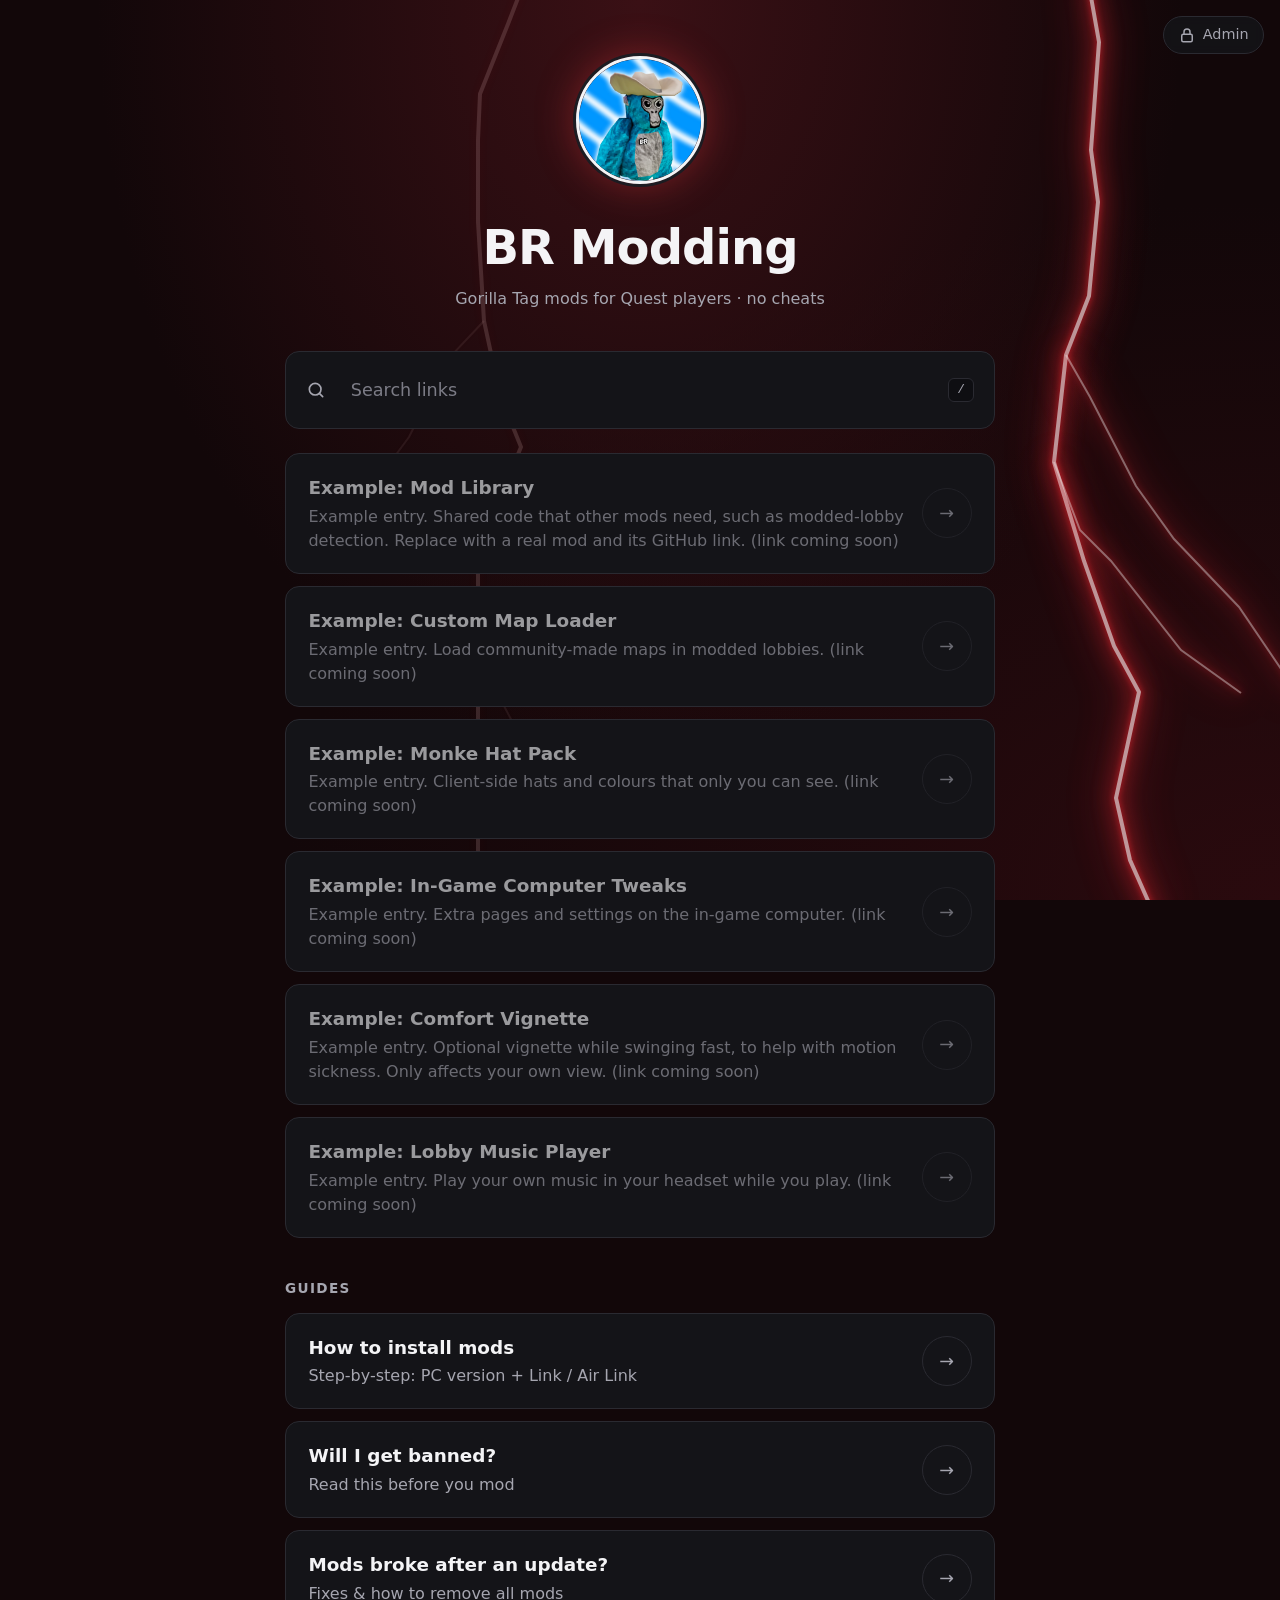
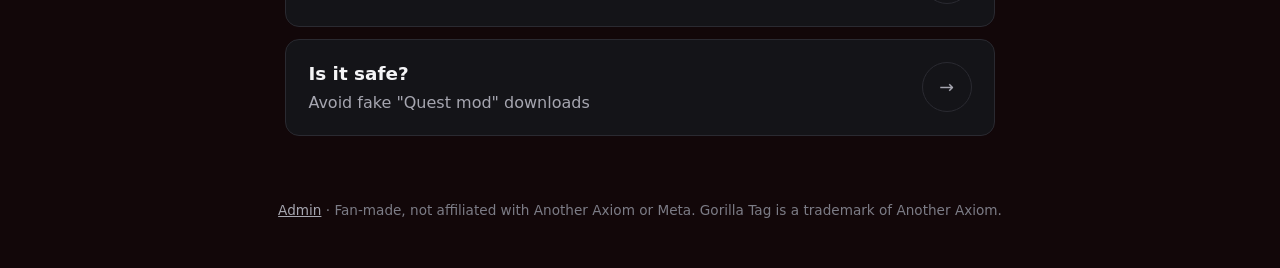
==== index.html @ b550cdd9 "Add files via upload" ====
<!DOCTYPE html>
<html lang="en">
<head>
  <meta charset="UTF-8" />
  <meta name="viewport" content="width=device-width, initial-scale=1.0" />
  <title>BR Modding – Gorilla Tag Mods</title>
  <meta name="description" content="A community list of Gorilla Tag mods for Quest players, with a safe install guide." />
  <link rel="icon" href="assets/avatar.webp" type="image/webp" />
  <link rel="stylesheet" href="assets/style.css" />
</head>
<body class="links-page">
  <a class="admin-btn" href="admin.html" title="Admin panel" aria-label="Admin panel"><svg viewBox="0 0 24 24" width="18" height="18" aria-hidden="true"><rect x="5" y="11" width="14" height="10" rx="2" fill="none" stroke="currentColor" stroke-width="2"/><path d="M8 11V8a4 4 0 0 1 8 0v3" fill="none" stroke="currentColor" stroke-width="2"/></svg>Admin</a>
  <!-- Lightning bolts are drawn by app.js -->
  <svg id="bolts" class="bolts" aria-hidden="true"></svg>

  <main class="links-wrap">
    <header class="profile">
      <!-- Profile picture: assets/avatar.webp -->
      <img class="avatar" src="assets/avatar.webp" alt="BR Modding profile picture" width="128" height="128" />
      <h1>BR Modding</h1>
      <p class="tagline">Gorilla Tag mods for Quest players · no cheats</p>
    </header>

    <label class="search">
      <svg viewBox="0 0 24 24" width="20" height="20" aria-hidden="true"><circle cx="11" cy="11" r="7" fill="none" stroke="currentColor" stroke-width="2"/><path d="M20 20l-4-4" stroke="currentColor" stroke-width="2" stroke-linecap="round"/></svg>
      <input id="search" type="search" placeholder="Search links" aria-label="Search links" autocomplete="off" />
      <kbd>/</kbd>
    </label>

    <div id="link-list" class="link-list"></div>

    <h2 class="list-heading">Guides</h2>
    <div class="link-list">
      <details class="link-card guide">
        <summary>
          <span class="link-text"><strong>How to install mods</strong><span>Step-by-step: PC version + Link / Air Link</span></span>
          <span class="arrow" aria-hidden="true">→</span>
        </summary>
        <div class="guide-body">
          <p class="callout">Gorilla Tag mods run on the <em>PC version</em> of the game. You play it on your Quest by streaming from your PC with Link or Air Link. Guides that promise mods on the standalone Quest app are usually outdated or unsafe.</p>
          <ol>
            <li><strong>Get Gorilla Tag on PC:</strong> install the free PC version from Steam or the Meta Quest PC app.</li>
            <li><strong>Connect your Quest:</strong> use a Link cable or Air Link and check that the game opens in your headset.</li>
            <li><strong>Install a mod manager</strong> such as Monke Mod Manager, from its official GitHub page. It installs the mod loader (BepInEx) for you.</li>
            <li><strong>Launch the game once</strong> and close it. This creates the <code>BepInEx/plugins</code> folder.</li>
            <li><strong>Add mods</strong> with the manager or drop their <code>.dll</code> files into <code>BepInEx/plugins</code>. Only use them in modded or private lobbies.</li>
          </ol>
        </div>
      </details>
      <details class="link-card guide">
        <summary>
          <span class="link-text"><strong>Will I get banned?</strong><span>Read this before you mod</span></span>
          <span class="arrow" aria-hidden="true">→</span>
        </summary>
        <div class="guide-body">
          <p>Cheats, mod menus and anything that gives you an advantage get you banned, including in modded lobbies. Modding isn't officially supported, so there's always some risk. Cosmetic and fun mods in private or modded lobbies are much safer. This site never lists cheats.</p>
        </div>
      </details>
      <details class="link-card guide">
        <summary>
          <span class="link-text"><strong>Mods broke after an update?</strong><span>Fixes &amp; how to remove all mods</span></span>
          <span class="arrow" aria-hidden="true">→</span>
        </summary>
        <div class="guide-body">
          <p>Updates often break mods until their authors catch up. Update your mods, and if the game won't start, remove the newest mod from <code>BepInEx/plugins</code>. To remove everything, delete the <code>BepInEx</code> folder and <code>winhttp.dll</code> from the game folder, or use "Verify integrity of game files" in Steam.</p>
        </div>
      </details>
      <details class="link-card guide">
        <summary>
          <span class="link-text"><strong>Is it safe?</strong><span>Avoid fake "Quest mod" downloads</span></span>
          <span class="arrow" aria-hidden="true">→</span>
        </summary>
        <div class="guide-body">
          <p>This site only links to each mod's own page and doesn't host files. Prefer open-source mods on GitHub. "No PC" mod APKs from TikTok or file-sharing sites often carry malware, and never run anything that asks you to turn off your antivirus.</p>
        </div>
      </details>
    </div>
  </main>

  <footer class="links-footer">
    <a href="admin.html">Admin</a> · Fan-made, not affiliated with Another Axiom or Meta. Gorilla Tag is a trademark of Another Axiom.
  </footer>

  <script src="assets/app.js"></script>
</body>
</html>
---- assets/style.css ----
[hidden] { display: none !important; }

:root {
  --bg: #120709;
  --bg-2: #17171c;
  --card: #141418;
  --card-hover: #1b1b21;
  --border: #2a2a31;
  --text: #f4f4f6;
  --muted: #a6a6b0;
  --accent: #e5383b;
  --accent-soft: rgba(229, 56, 59, .35);
  --radius: 14px;
}

* { box-sizing: border-box; }
html { scroll-behavior: smooth; }
body {
  margin: 0;
  font-family: Inter, system-ui, -apple-system, "Segoe UI", Roboto, sans-serif;
  color: var(--text);
  line-height: 1.5;
  min-height: 100vh;
  background:
    radial-gradient(ellipse at 50% 0%, #3a1015 0%, transparent 60%),
    radial-gradient(ellipse at 100% 100%, #2a0a0e 0%, transparent 55%),
    var(--bg);
  background-attachment: fixed;
}
a { color: var(--accent); }
code { background: rgba(255,255,255,.06); padding: .1em .4em; border-radius: 6px; font-size: .9em; }
.muted { color: var(--muted); }

/* ---------- Lightning ---------- */
.bolts {
  position: fixed; inset: 0; width: 100vw; height: 100vh;
  pointer-events: none; z-index: 0;
}
.bolt {
  fill: none;
  stroke: #f3c6c8;
  stroke-width: 4;
  stroke-linejoin: miter;
  filter: drop-shadow(0 0 3px #ff2a35) drop-shadow(0 0 10px #ff2a35) drop-shadow(0 0 22px rgba(255, 42, 53, .6));
  opacity: .75;
  animation: flicker 6s infinite;
}
.bolt-branch { stroke-width: 2; opacity: .5; }
.bolt-faint { stroke-opacity: .22; filter: drop-shadow(0 0 6px rgba(255, 42, 53, .35)); }
.bolt-faint.bolt-branch { stroke-opacity: .15; }
.bolts.strike .bolt { animation: strike .6s ease-out, flicker 6s .6s infinite; }

@keyframes flicker {
  0%, 100% { opacity: inherit; }
  47% { opacity: .75; }
  48% { opacity: .2; }
  49% { opacity: .9; }
  50% { opacity: .35; }
  52% { opacity: .75; }
}
@keyframes strike {
  0% { opacity: 0; }
  10% { opacity: 1; }
  20% { opacity: .2; }
  30% { opacity: 1; }
  100% { opacity: .75; }
}
@media (prefers-reduced-motion: reduce) {
  .bolt, .bolts.strike .bolt { animation: none; }
}

/* ---------- Link page ---------- */
.links-wrap {
  position: relative; z-index: 1;
  max-width: 750px; margin: 0 auto; padding: 3.5rem 1.25rem 2rem;
}
.profile { text-align: center; margin-bottom: 2.5rem; }
.avatar {
  width: 128px; height: 128px; border-radius: 50%; object-fit: cover;
  border: 3px solid #f4f4f6;
  box-shadow: 0 0 0 3px #1c1c22, 0 0 40px rgba(229, 56, 59, .45);
}
.profile h1 { font-size: clamp(2.2rem, 7vw, 3rem); font-weight: 800; letter-spacing: -.02em; margin: 1.25rem 0 .25rem; }
.tagline { color: var(--muted); margin: 0; }

.search {
  display: flex; align-items: center; gap: .75rem;
  background: var(--card); border: 1px solid var(--border); border-radius: var(--radius);
  padding: .95rem 1.25rem; margin-bottom: 1.5rem; color: var(--muted);
  transition: border-color .15s, box-shadow .15s;
}
.search:focus-within { border-color: var(--accent); box-shadow: 0 0 0 3px var(--accent-soft); }
.search input {
  flex: 1; background: none; border: 0; outline: 0; color: var(--text); font: inherit; font-size: 1.1rem; min-width: 0;
}
.search input::placeholder { color: #7c7c86; }
.search input::-webkit-search-cancel-button { display: none; }
kbd {
  font-family: ui-monospace, monospace; font-size: .8rem; color: var(--muted);
  border: 1px solid var(--border); border-radius: 6px; padding: .1rem .5rem; background: #0e0e12;
}

.link-list { display: grid; gap: .75rem; }
.list-heading { font-size: .85rem; text-transform: uppercase; letter-spacing: .1em; color: var(--muted); margin: 2.5rem 0 .9rem; font-weight: 600; }

.link-card {
  display: flex; align-items: center; justify-content: space-between; gap: 1rem;
  background: var(--card); border: 1px solid var(--border); border-radius: var(--radius);
  padding: 1.25rem 1.4rem; color: var(--text); text-decoration: none;
  transition: background .15s, border-color .15s, transform .15s;
}
a.link-card:hover, details.link-card:hover { background: var(--card-hover); border-color: #3a3a44; transform: translateY(-2px); }
.link-text { display: flex; flex-direction: column; gap: .2rem; min-width: 0; }
.link-text strong { font-size: 1.15rem; font-weight: 600; }
.link-text span { color: var(--muted); }
.arrow {
  flex: none; width: 50px; height: 50px; border-radius: 50%;
  display: grid; place-items: center; font-size: 1.1rem;
  border: 1px solid var(--border); color: var(--muted);
  transition: border-color .15s, color .15s, transform .15s;
}
a.link-card:hover .arrow, details.link-card:hover .arrow { border-color: var(--accent); color: var(--accent); }
.link-card.disabled { cursor: default; }
.link-card.disabled .link-text, .link-card.disabled .arrow { opacity: .6; }

details.link-card { display: block; padding: 0; cursor: pointer; }
details.link-card summary {
  display: flex; align-items: center; justify-content: space-between; gap: 1rem;
  padding: 1.25rem 1.4rem; list-style: none;
}
details.link-card summary::-webkit-details-marker { display: none; }
details.link-card[open] .arrow { transform: rotate(90deg); border-color: var(--accent); color: var(--accent); }
details.link-card[open]:hover { transform: none; }
.guide-body { padding: 0 1.4rem 1.25rem; color: var(--muted); cursor: auto; }
.guide-body p { margin-top: 0; }
.guide-body ol { margin: 0; padding-left: 1.25rem; display: grid; gap: .5rem; }
.guide-body strong { color: var(--text); }
.callout { background: rgba(229, 56, 59, .08); border: 1px solid rgba(229, 56, 59, .35); border-radius: 10px; padding: .8rem 1rem; color: var(--text); }
.empty { text-align: center; color: var(--muted); padding: 2rem 0; }

.links-footer { position: relative; z-index: 1; text-align: center; color: #7c7c86; font-size: .85rem; padding: 2rem 1.25rem 3rem; }
.links-footer a { color: var(--muted); }

@media (max-width: 600px) {
  .bolt { stroke-width: 3; }
  .links-wrap { padding-top: 2.5rem; }
  .avatar { width: 104px; height: 104px; }
  .link-card, details.link-card summary { padding: 1rem 1.1rem; }
  .arrow { width: 42px; height: 42px; }
}

/* ---------- Shared bits used by the admin page ---------- */
.site-header { position: relative; z-index: 1; border-bottom: 1px solid var(--border); background: rgba(10, 10, 13, .6); }
.nav {
  max-width: 1100px; margin: 0 auto; padding: 1rem 1.5rem;
  display: flex; justify-content: space-between; align-items: center; gap: 1rem; flex-wrap: wrap;
}
.logo { color: var(--text); font-weight: 800; text-decoration: none; font-size: 1.15rem; }
.logo-mark { color: var(--accent); }
.nav-links { display: flex; gap: 1.25rem; align-items: center; flex-wrap: wrap; }
.nav-links a:not(.btn) { color: var(--muted); text-decoration: none; }
.nav-links a:not(.btn):hover { color: var(--text); }
.section { position: relative; z-index: 1; max-width: 1100px; margin: 0 auto; padding: 3rem 1.5rem; }

.btn {
  display: inline-block; padding: .7rem 1.3rem; border-radius: 999px;
  background: var(--accent); color: #fff; text-decoration: none; font-weight: 600; border: 1px solid var(--accent);
}
.btn:hover { filter: brightness(1.1); }
.btn-small { padding: .45rem 1rem; font-size: .9rem; }
.btn-ghost { background: transparent; border-color: var(--border); color: var(--text); }
.btn-ghost:hover { border-color: var(--accent); }
button.btn { cursor: pointer; font: inherit; }

/* ---------- Admin ---------- */
.panel { background: var(--card); border: 1px solid var(--border); border-radius: var(--radius); padding: 1.5rem; color: var(--text); }
.login-wrap { position: relative; z-index: 1; min-height: 70vh; display: grid; place-items: center; padding: 2rem 1rem; }
.login-panel { width: 100%; max-width: 380px; display: grid; gap: 1rem; }
.login-panel h1 { margin: 0; font-size: 1.6rem; }
label { display: grid; gap: .35rem; font-size: .9rem; color: var(--muted); }
label input, label textarea {
  background: var(--bg-2); color: var(--text); border: 1px solid var(--border);
  border-radius: 10px; padding: .6rem .8rem; font: inherit;
}
label input:focus, label textarea:focus { outline: 2px solid var(--accent); outline-offset: 1px; }
.error { color: #ff6b81; margin: 0; min-height: 1.2em; }
.admin-top { display: flex; justify-content: space-between; align-items: center; gap: 1rem; flex-wrap: wrap; }
.admin-top h2 { margin: 0; }
.admin-actions { display: flex; gap: .5rem; flex-wrap: wrap; }
.table-wrap { overflow-x: auto; border: 1px solid var(--border); border-radius: var(--radius); margin-bottom: 1.5rem; background: var(--card); }
.mod-table { width: 100%; border-collapse: collapse; }
.mod-table th, .mod-table td { padding: .7rem 1rem; text-align: left; border-bottom: 1px solid var(--border); }
.mod-table th { background: var(--bg-2); color: var(--muted); font-size: .8rem; text-transform: uppercase; letter-spacing: .05em; }
.mod-table tr:last-child td { border-bottom: 0; }
.row-actions { text-align: right; white-space: nowrap; }
.row-actions .btn + .btn { margin-left: .4rem; }
.btn.danger { color: #ff6b81; border-color: rgba(255,107,129,.4); }
.form-grid { display: grid; grid-template-columns: 1fr 1fr; gap: .9rem; }
.form-grid .full { grid-column: 1 / -1; }
details.gh-settings summary { cursor: pointer; font-weight: 600; }
dialog.panel { width: min(640px, 92vw); }
dialog::backdrop { background: rgba(5,6,12,.75); }
dialog h2 { margin-top: 0; }
.dialog-actions { display: flex; justify-content: flex-end; gap: .5rem; margin-top: 1.25rem; }
@media (max-width: 600px) { .form-grid { grid-template-columns: 1fr; } }

/* Admin shortcut + logo picture */
.admin-btn {
  position: fixed; top: 1rem; right: 1rem; z-index: 5;
  display: inline-flex; align-items: center; gap: .4rem;
  background: rgba(20, 20, 24, .85); border: 1px solid var(--border); border-radius: 999px;
  color: var(--muted); text-decoration: none; font-size: .9rem; padding: .45rem .9rem;
  backdrop-filter: blur(6px); transition: color .15s, border-color .15s;
}
.admin-btn:hover { color: var(--text); border-color: var(--accent); }
.logo { display: inline-flex; align-items: center; gap: .55rem; }
.logo-pfp { width: 32px; height: 32px; border-radius: 50%; object-fit: cover; border: 2px solid #f4f4f6; }
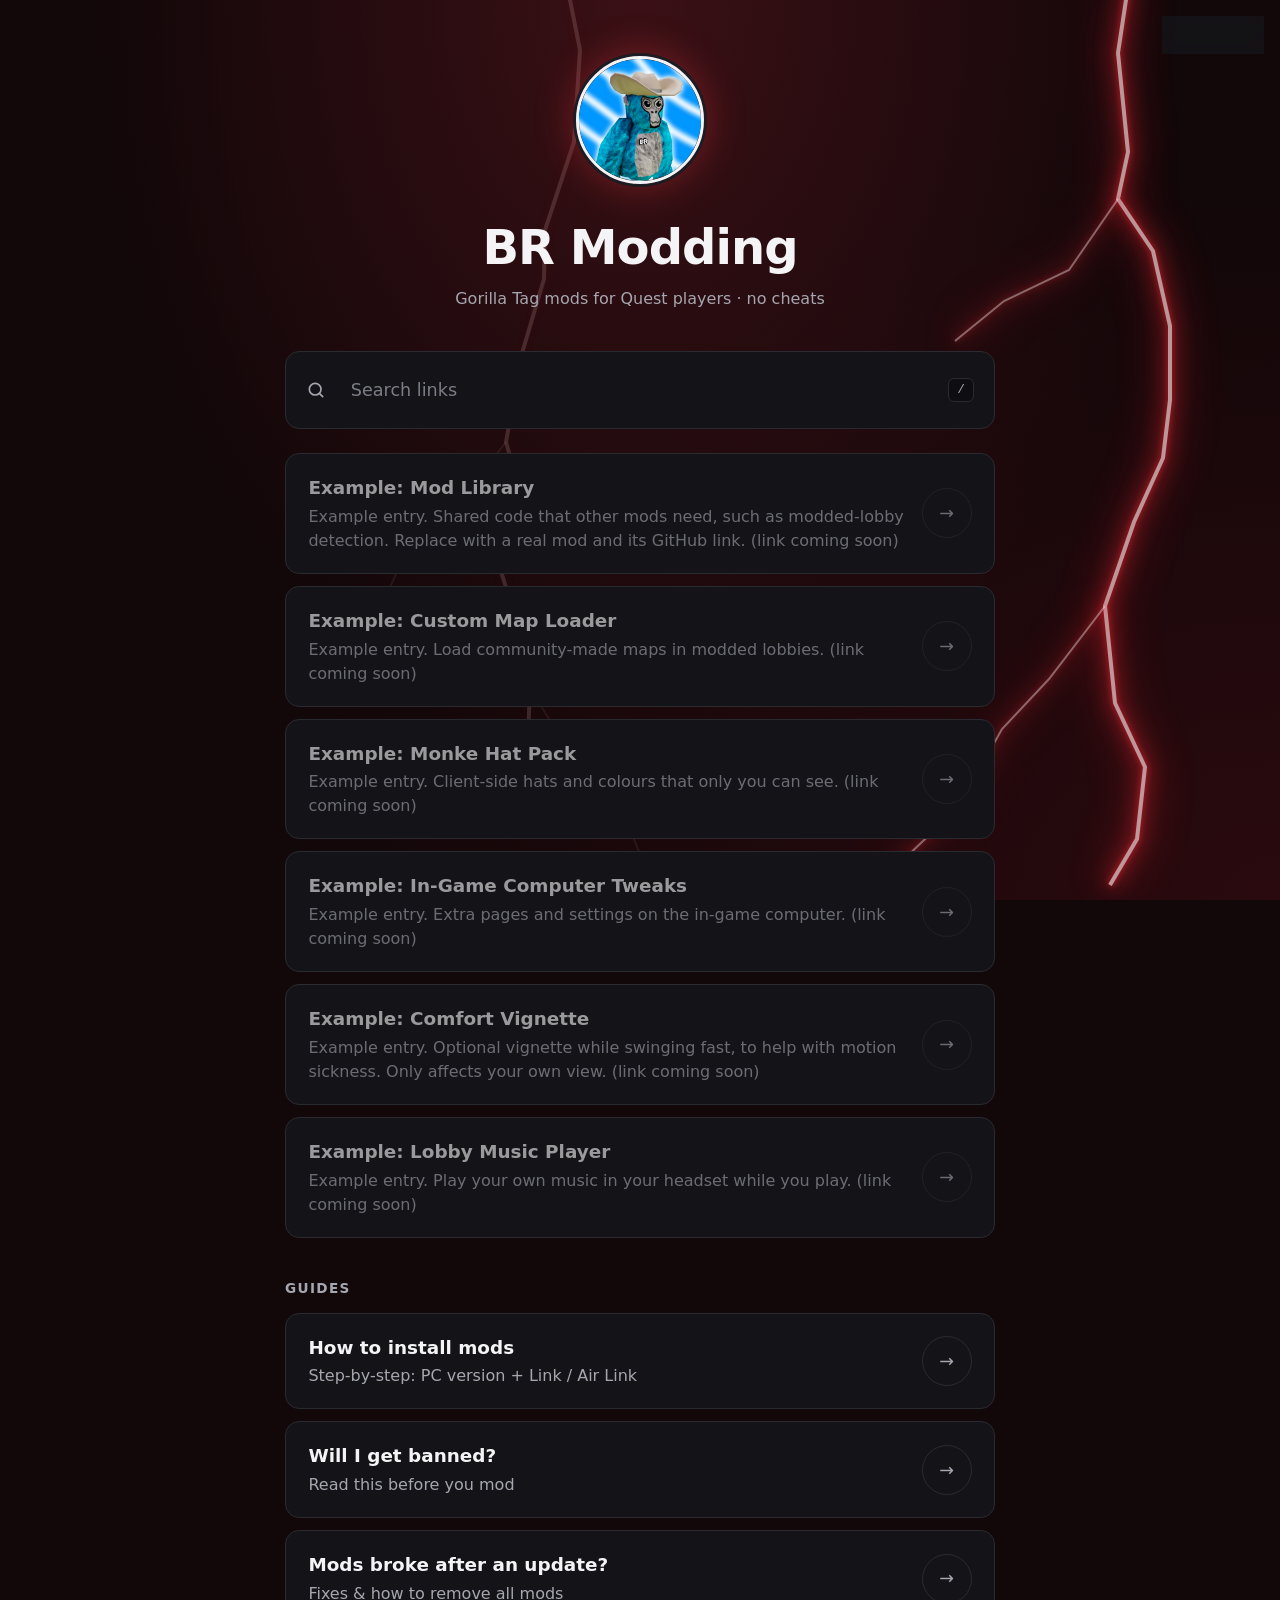
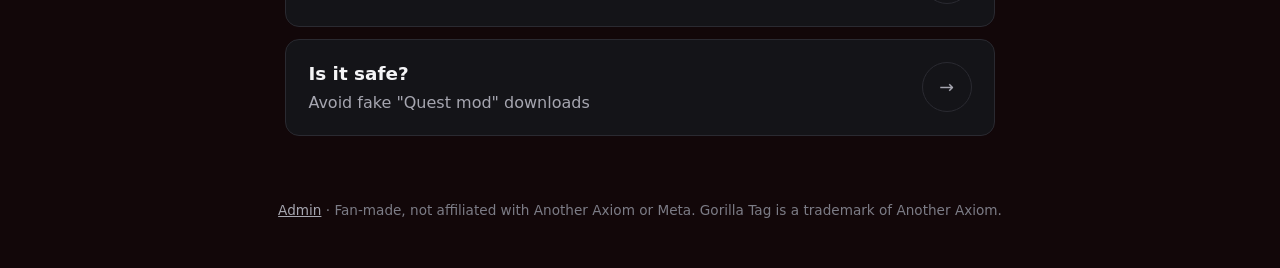
==== commit 7910c92b: "Add files via upload" ====
--- a/index.html
+++ b/index.html
@@ -5,6 +5,7 @@
   <meta name="viewport" content="width=device-width, initial-scale=1.0" />
   <title>BR Modding – Gorilla Tag Mods</title>
   <meta name="description" content="A community list of Gorilla Tag mods for Quest players, with a safe install guide." />
+  <link rel="canonical" href="https://brmods.lol/" />
   <link rel="icon" href="assets/avatar.webp" type="image/webp" />
   <link rel="stylesheet" href="assets/style.css" />
 </head>
